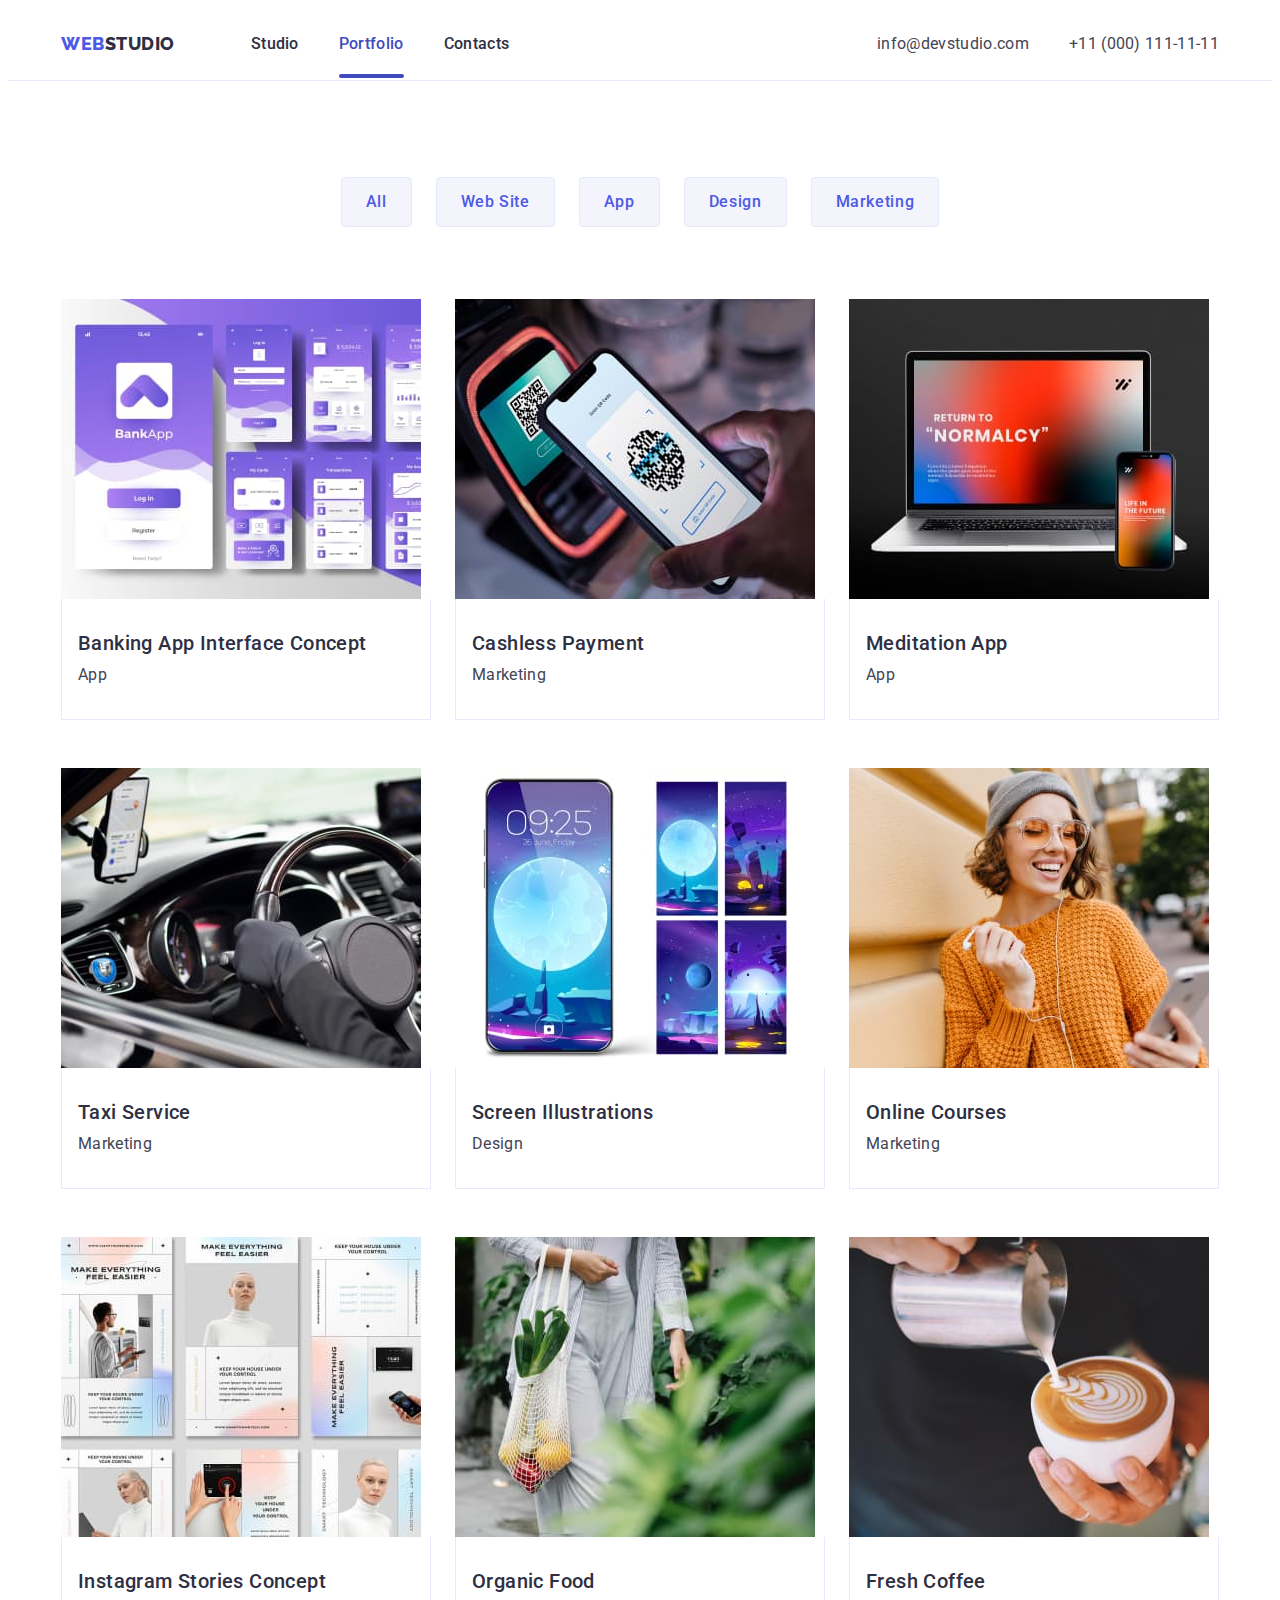
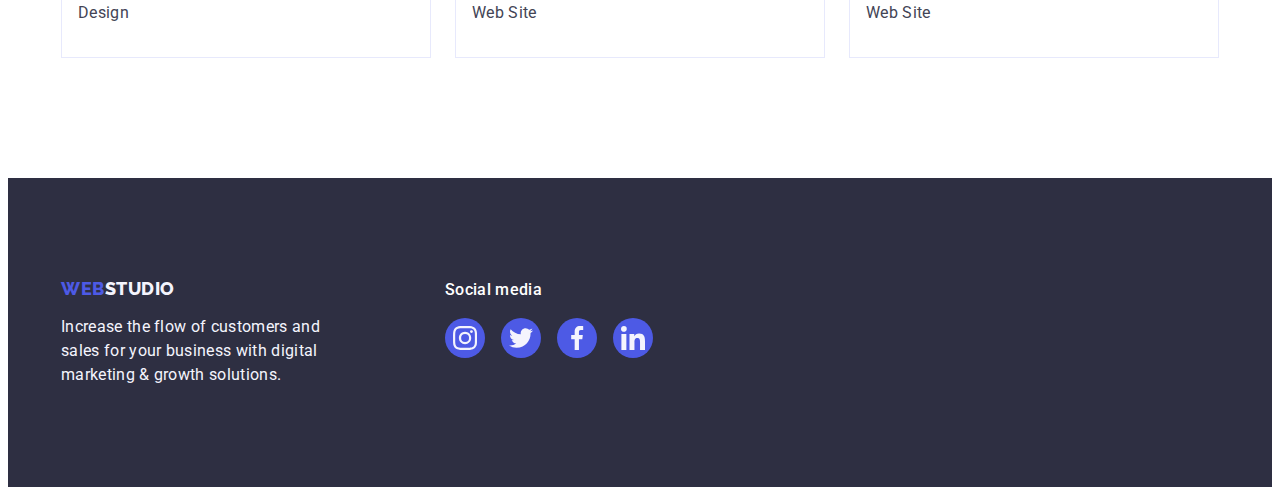
==== portfolio.html @ 99b44647 "nachalo" ====
<!DOCTYPE html>
<html lang="en">
  <head>
    <meta charset="UTF-8" />
    <meta http-equiv="X-UA-Compatible" content="IE=edge" />
    <meta name="viewport" content="width=device-width, initial-scale=1.0" />

    <link rel="preconnect" href="https://fonts.googleapis.com" />
    <link rel="preconnect" href="https://fonts.gstatic.com" crossorigin />
    <link
      href="https://fonts.googleapis.com/css2?family=Raleway:wght@800&family=Roboto:wght@400;500;700&display=swap"
      rel="stylesheet"
    />

    <title>Web Studio</title>
    <link
      rel="stylesheet"
      href="https://cdnjs.cloudflare.com/ajax/libs/modern-normalize/2.0.0/modern-normalize.min.css"
      integrity="sha512-4xo8blKMVCiXpTaLzQSLSw3KFOVPWhm/TRtuPVc4WG6kUgjH6J03IBuG7JZPkcWMxJ5huwaBpOpnwYElP/m6wg=="
      crossorigin="anonymous"
      referrerpolicy="no-referrer"
    />
    <link rel="stylesheet" href="./css/style.css" />
  </head>
  <body class="body">
    <header class="header-portfolio">
      <div class="container header-container">
        <nav class="header-navigation">
          <a class="header-name link" href="./index.html"
            >Web<span class="name-logo">Studio</span></a
          >
          <ul class="header-page list">
            <li><a class="header-menu link" href="./index.html">Studio</a></li>
            <li>
              <a class="header-menu link current" href="./portfolio.html"
                >Portfolio</a
              >
            </li>
            <li><a class="header-menu link" href="">Contacts</a></li>
          </ul>
        </nav>
        <address class="header-adress">
          <ul class="header-link list">
            <li>
              <a class="header-link-soc link" href="mailto:info@devstudio.com"
                >info@devstudio.com</a
              >
            </li>
            <li>
              <a class="header-link-soc link" href="tel:+110001111111"
                >+11 (000) 111-11-11</a
              >
            </li>
          </ul>
        </address>
      </div>
    </header>

    <main>
      <section class="section-portfolio">
        <div class="container">
          <h1 class="visually-hidden">buttons</h1>
          <ul class="list portfolio-button">
            <li class="list">
              <button type="button" class="button-soc">All</button>
            </li>
            <li class="list">
              <button type="button" class="button-soc">Web Site</button>
            </li>
            <li class="list">
              <button type="button" class="button-soc">App</button>
            </li>
            <li class="list">
              <button type="button" class="button-soc">Design</button>
            </li>
            <li class="list">
              <button type="button" class="button-soc">Marketing</button>
            </li>
          </ul>

          <ul class="examples-list list">
            <li class="examples-item">
              <a href="" class="examples-item-link link">
                <div class="examples-cover-div">
                  <img
                    class="examples-link"
                    src="./images/img1-1-portfolio.jpg"
                    alt="Banking App Interface Concept"
                    width="360"
                  />
                  <p class="products-cover-text">
                    14 Stylish and User-Friendly App Design Concepts · Task
                    Manager App · Calorie Tracker App · Exotic Fruit Ecommerce
                    App · Cloud Storage App
                  </p>
                </div>
                <div class="examples-container">
                  <h2 class="examples-subtitle">
                    Banking App Interface Concept
                  </h2>
                  <p class="examples-text">App</p>
                </div>
              </a>
            </li>
            <li class="examples-item">
              <a href="" class="examples-item-link link">
                <div class="examples-cover-div">
                  <img
                    class="examples-link"
                    src="./images/img2-1-portfolio.jpg"
                    alt="Cashless Payment"
                    width="360"
                  />
                  <p class="products-cover-text">
                    14 Stylish and User-Friendly App Design Concepts · Task
                    Manager App · Calorie Tracker App · Exotic Fruit Ecommerce
                    App · Cloud Storage App
                  </p>
                </div>
                <div class="examples-container">
                  <h2 class="examples-subtitle">Cashless Payment</h2>
                  <p class="examples-text">Marketing</p>
                </div>
              </a>
            </li>
            <li class="examples-item">
              <a href="" class="examples-item-link link">
                <div class="examples-cover-div">
                  <img
                    class="examples-link"
                    src="./images/img3-1-portfolio.jpg"
                    alt="Meditation App"
                    width="360"
                  />

                  <p class="products-cover-text">
                    14 Stylish and User-Friendly App Design Concepts · Task
                    Manager App · Calorie Tracker App · Exotic Fruit Ecommerce
                    App · Cloud Storage App
                  </p>
                </div>
                <div class="examples-container">
                  <h2 class="examples-subtitle">Meditation App</h2>
                  <p class="examples-text">App</p>
                </div>
              </a>
            </li>
            <li class="examples-item">
              <a href="" class="examples-item-link link">
                <div class="examples-cover-div">
                  <img
                    class="examples-link"
                    src="./images/img1-2-portfolio.jpg"
                    alt="Taxi service"
                    width="360"
                  />
                  <p class="products-cover-text">
                    14 Stylish and User-Friendly App Design Concepts · Task
                    Manager App · Calorie Tracker App · Exotic Fruit Ecommerce
                    App · Cloud Storage App
                  </p>
                </div>
                <div class="examples-container">
                  <h2 class="examples-subtitle">Taxi Service</h2>
                  <p class="examples-text">Marketing</p>
                </div>
              </a>
            </li>
            <li class="examples-item">
              <a href="" class="examples-item-link link">
                <div class="examples-cover-div">
                  <img
                    class="examples-link"
                    src="./images/img2-2-portfolio.jpg"
                    alt="Screen Illustrations"
                    width="360"
                  />
                  <p class="products-cover-text">
                    14 Stylish and User-Friendly App Design Concepts · Task
                    Manager App · Calorie Tracker App · Exotic Fruit Ecommerce
                    App · Cloud Storage App
                  </p>
                </div>
                <div class="examples-container">
                  <h2 class="examples-subtitle">Screen Illustrations</h2>
                  <p class="examples-text">Design</p>
                </div>
              </a>
            </li>
            <li class="examples-item">
              <a href="" class="examples-item-link link">
                <div class="examples-cover-div">
                  <img
                    class="examples-link"
                    src="./images/img3-2-portfolio.jpg"
                    alt="Online Courses"
                    width="360"
                  />
                  <p class="products-cover-text">
                    14 Stylish and User-Friendly App Design Concepts · Task
                    Manager App · Calorie Tracker App · Exotic Fruit Ecommerce
                    App · Cloud Storage App
                  </p>
                </div>
                <div class="examples-container">
                  <h2 class="examples-subtitle">Online Courses</h2>
                  <p class="examples-text">Marketing</p>
                </div>
              </a>
            </li>
            <li class="examples-item">
              <a href="" class="examples-item-link link">
                <div class="examples-cover-div">
                  <img
                    class="examples-link"
                    src="./images/img1-3-portfolio.jpg"
                    alt="Instagram Stories Concept"
                    width="360"
                  />
                  <p class="products-cover-text">
                    14 Stylish and User-Friendly App Design Concepts · Task
                    Manager App · Calorie Tracker App · Exotic Fruit Ecommerce
                    App · Cloud Storage App
                  </p>
                </div>
                <div class="examples-container">
                  <h2 class="examples-subtitle">Instagram Stories Concept</h2>
                  <p class="examples-text">Design</p>
                </div>
              </a>
            </li>
            <li class="examples-item">
              <a href="" class="examples-item-link link">
                <div class="examples-cover-div">
                  <img
                    class="examples-link"
                    src="./images/img2-3-portfolio.jpg"
                    alt="Organic Food"
                    width="360"
                  />
                  <p class="products-cover-text">
                    14 Stylish and User-Friendly App Design Concepts · Task
                    Manager App · Calorie Tracker App · Exotic Fruit Ecommerce
                    App · Cloud Storage App
                  </p>
                </div>
                <div class="examples-container">
                  <h2 class="examples-subtitle">Organic Food</h2>
                  <p class="examples-text">Web Site</p>
                </div>
              </a>
            </li>
            <li class="examples-item">
              <a href="" class="examples-item-link link">
                <div class="examples-cover-div">
                  <img
                    class="examples-link"
                    src="./images/img3-3-portfolio.jpg"
                    alt="Fresh Coffee"
                    width="360"
                  />
                  <p class="products-cover-text">
                    14 Stylish and User-Friendly App Design Concepts · Task
                    Manager App · Calorie Tracker App · Exotic Fruit Ecommerce
                    App · Cloud Storage App
                  </p>
                </div>
                <div class="examples-container">
                  <h2 class="examples-subtitle">Fresh Coffee</h2>
                  <p class="examples-text">Web Site</p>
                </div>
              </a>
            </li>
          </ul>
        </div>
      </section>
    </main>

    <footer class="footer">
      <div class="container container-footer">
        <div class="footer-logo-text">
          <a class="footer-name link" href="./index.html"
            >Web<span class="name">Studio</span></a
          >
          <p class="footer-text">
            Increase the flow of customers and sales for your business with
            digital marketing & growth solutions.
          </p>
        </div>
        <div class="footer-soc">
          <p class="foter-soc-text">Social media</p>
          <ul class="footer-soc-list">
            <li class="footer-soc-item">
              <a href="" class="footer-soc-link link" aria-label="instagram">
                <svg class="footer-soc-icon" width="24" height="24">
                  <use href="./images/icons.svg#icon-instagram"></use>
                </svg>
              </a>
            </li>
            <li class="footer-soc-item">
              <a href="" class="footer-soc-link link" aria-label="twitter">
                <svg class="footer-soc-icon" width="24" height="24">
                  <use href="./images/icons.svg#icon-twitter"></use>
                </svg>
              </a>
            </li>
            <li class="footer-soc-item">
              <a href="" class="footer-soc-link link" aria-label="facebook">
                <svg class="footer-soc-icon" width="24" height="24">
                  <use href="./images/icons.svg#icon-facebook"></use>
                </svg>
              </a>
            </li>
            <li class="footer-soc-item">
              <a href="" class="footer-soc-link link" aria-label="linkedin">
                <svg class="footer-soc-icon" width="24" height="24">
                  <use href="./images/icons.svg#icon-linkedin"></use>
                </svg>
              </a>
            </li>
          </ul>
        </div>
      </div>
    </footer>
  </body>
</html>
---- css/style.css ----
body {
    font-family: 'Roboto', sans-serif;
}

:root {
    --text-section-color: #434455;
    --button-color: #4D5AE5;
    --logo-color: #2E2F42;
    --safari-color: #F4F4FD;
    --transition: 250ms cubic-bezier(0.4, 0, 0.2, 1);
}

img {
    display: block;
}

p,
h1,
h2,
h3,
h4,
h5 {
    margin-top: 0;
    margin-bottom: 0;
}

.link {
    text-decoration: none;
}

.list {
    list-style: none;
}


ul {
    list-style-type: none;
    padding-left: 0;
    margin-top: 0;
    margin-bottom: 0;
}

/*----------BODY----------*/

.body {
    color: #434455;
    background-color: #FFFFFF;
}

/*----------HEADER-----------*/

.container {
    width: 100%;
    max-width: 1158px;
    margin: 0 auto;
    padding: 0 15px;
}

.header-container {
    display: flex;
    align-items: center;
    /*justify-content: space-between;*/
    /*padding-left: 15px;
    padding-right: 15px;*/
}

.header-navigation {
    display: flex;
    align-items: center;
    height: 72px;
}

.header {
    /*background: #FFFFFF;*/
    border-bottom: 1px solid #e7e9fc;
    /*width: 1158px;
    margin: auto;*/
    box-shadow: 0px 2px 1px rgba(46, 47, 66, 0.08), 0px 1px 1px rgba(46, 47, 66, 0.16), 0px 1px 6px rgba(46, 47, 66, 0.08);
}

.header-name {
    font-family: 'Raleway', sans-serif;
    font-style: normal;
    font-weight: 800;
    font-size: 18px;
    line-height: 1.17;
    letter-spacing: 0.03em;
    text-transform: uppercase;
    color: var(--button-color);
    margin-right: 76px;

}

.header-name span {
    font-family: 'Raleway', sans-serif;
    color: var(--logo-color);
}

.header-page {
    display: flex;
    gap: 40px;
}

.header-menu {
    font-weight: 500;
    font-size: 16px;
    line-height: 1.5;
    letter-spacing: 0.02em;
    color: var(--logo-color);
    padding-top: 24px;
    padding-bottom: 24px;
    /*transition: color 250ms linear;*/
    transition: color 250ms cubic-bezier(0.4, 0, 0.2, 1);
}

.header-menu:hover,
.header-menu:focus {
    color: #404BBF;
}

.current {
    position: relative;
    color: #404bbf;
}

.current::after {
    content: '';
    position: absolute;
    left: 0;
    /*bottom: 0;*/
    width: 100%;
    height: 4px;
    border-radius: 2px;
    background-color: #404BBF;
    bottom: -1px
}

.header-adress {
    font-style: normal;
    margin-left: auto;
}

.header-link {
    display: flex;
    gap: 40px;
}

.header-link-soc {
    font-weight: 400;
    font-size: 16px;
    line-height: 1.50;
    letter-spacing: 0.02em;
    color: #434455;
    /*transition: color 250ms linear;*/
    transition: color 250ms cubic-bezier(0.4, 0, 0.2, 1);

}

.header-link-soc:hover,
.header-link-soc:focus {
    color: #404BBF;
}

/*----------HERO-----------*/

.hero {
    width: 100%;
    max-width: 1440px;
    padding-top: 188px;
    padding-bottom: 188px;
    /*height: 600px;*/
    background: var(--logo-color);
    background-color: url(../images/office.jpg);
    background-image: linear-gradient(rgba(46, 47, 66, 0.7),
            rgba(46, 47, 66, 0.7)), url(../images/office.jpg);
    background-position: center;
    background-repeat: no-repeat;
    background-size: cover;
    margin: auto;
}

/*.hero-container {  
}*/

.hero-name {
    font-family: 'Roboto';
    font-style: normal;
    text-align: center;
    font-weight: 700;
    font-size: 56px;
    line-height: 1.07;
    letter-spacing: 0.02em;
    color: #FFFFFF;
    max-width: 496px;
    margin-bottom: 48px;
    margin: auto;

}

.hero-button {
    font-family: "Roboto", sans-serif;
    font-style: normal;
    font-weight: 500;
    font-size: 16px;
    line-height: 1.50;
    letter-spacing: 0.04em;
    color: #FFFFFF;
    background-color: var(--button-color);
    cursor: pointer;
    /*transition: color 250ms linear;*/
    transition: background-color 250ms cubic-bezier(0.4, 0, 0.2, 1);
}

.hero-button {
    margin: 0 auto;
    padding: 16px 32px;
    min-width: 169px;
    height: 56px;
    display: block;
    border: none;
    border-radius: 4px;
    margin-top: 48px;

}

.hero-button:hover,
.hero-button:focus {
    background-color: #404BBF;
}

/*----------SECTION1-----------*/

.scroll {
    padding-top: 120px;
    padding-bottom: 120px;
}


.visually-hidden {
    position: absolute;
    width: 1px;
    height: 1px;
    margin: -1px;
    border: 0;
    padding: 0;
    white-space: nowrap;
    clip-path: inset(100%);
    clip: rect(0 0 0 0);
    overflow: hidden;
}

.scroll-list {
    display: flex;

    gap: 24px;
}

.scroll-item {
    width: calc((100%-72)/4);

}

.scroll-img {
    width: 264px;
    height: 112px;
    background-color: #F4F4FD;
    border-radius: 4px;
    margin-bottom: 8px;
    display: flex;
    align-items: center;
    justify-content: center;
}

.scroll-name {
    font-weight: 500;
    font-size: 20px;
    line-height: 1.20;
    letter-spacing: 0.02em;
    color: var(--logo-color);
    margin-bottom: 8px;
}

.scroll-text {
    font-weight: 400;
    font-size: 16px;
    line-height: 1.50;
    letter-spacing: 0.02em;
    color: #434455;
}

/*----------WORK-----------*/

.work-are {
    padding-bottom: 120px;
}

.work-name {
    font-weight: 700;
    font-size: 36px;
    line-height: 1.11;
    letter-spacing: 0.02em;
    text-align: center;
    text-transform: capitalize;
    color: var(--logo-color);
    margin-bottom: 72px;

}

.work-list {
    display: flex;
    gap: 24px;

}

.work-item {
    width: calc((100%-48px)/3);
}

/*----------MADE-----------*/

.made {
    background: var(--safari-color);
    padding-top: 120px;
    padding-bottom: 120px;
}


.made-team {
    font-weight: 700;
    font-size: 36px;
    line-height: 1.11;
    letter-spacing: 0.02em;
    text-align: center;
    text-transform: capitalize;
    color: var(--logo-color);
    margin-bottom: 72px;

}



.made-item {
    background-color: #FFFFFF;
    width: 264px;
    box-shadow: 0px 2px 1px 0px rgba(46, 47, 66, 0.08),
        0px 1px 1px 0px rgba(46, 47, 66, 0.16),
        0px 1px 6px 0px rgba(46, 47, 66, 0.08);
    border-radius: 0px 0px 4px 4px;
    width: calc((100% - 72px) / 4);
}

.made-container-name {
    /*padding: 32px 16px;*/
    padding-top: 32px;
    padding-bottom: 32px;
}

.made-name {
    font-weight: 500;
    font-size: 20px;
    line-height: 1.20;
    letter-spacing: 0.02em;
    color: var(--logo-color);
    /*margin-top: 32px;*/
    margin-bottom: 8px;
    text-align: center;
}

.made-activity {
    font-weight: 400;
    font-size: 16px;
    line-height: 1.50;
    letter-spacing: 0.02em;
    color: #434455;
    /*margin-bottom: 32px;*/
    text-align: center;
}

.made-list {
    display: flex;
    gap: 24px;
}

.made-img {
    display: flex;
    gap: 24px;
    flex-direction: row;
    padding: 0%;
    width: 232px;
    height: 40px;
    justify-content: center;
}

.made-soc {
    display: flex;
    height: 40px;
    width: 40px;
    border-radius: 50%;
    background: var(--button-color);
    margin-top: 8px;
    align-items: center;
    justify-content: center;
}


.made-img-soc {
    width: 100%;
    height: 100%;
    display: flex;
    background-color: #4d5ae5;
    border-radius: 50%;
    align-items: center;
    justify-content: center;
    /*transition: color 250ms linear;*/
    transition: background-color 250ms cubic-bezier(0.4, 0, 0.2, 1);
}

.made-img-soc:hover,
.made-img-soc:focus {
    background-color: #404bbf;
}

.team-soc-icon {
    fill: var(--safari-color);
}

/*----------CUSTOMERS--------*/

.customers {
    padding-top: 120px;
    padding-bottom: 120px;
}

.customers-name {
    margin-bottom: 72px;
    font-weight: 700px;
    font-size: 36px;
    line-height: 1.11;
    text-align: center;
    letter-spacing: 0.02em;
    text-transform: capitalize;
    color: var(--logo-color);
}

/*.container {
}*/

.customers-img {
    display: flex;
    gap: 24px;
    align-items: center;
    justify-content: center;
}

.customers-company {
    width: calc((100% - 120px)/6);
    height: 88px;
}

.customers-link {
    width: 100%;
    height: 100%;
    padding: 16px 32px;
    border: 1px solid #8E8F99;
    border-radius: 4px;
    display: flex;
    align-items: center;
    justify-content: center;
    color: #8E8F99;
    transition: border-color var(--transition), color var(--transition);
}

.customers-item {
    fill: currentColor;
}

.customers-link:hover,
.customers-link:focus {
    color: #404BBF;
    border-color: #404BBF;
}



/*----------FOOTER-----------*/

.footer {
    background: var(--logo-color);
    padding-top: 100px;
    padding-bottom: 100px;

}

.container-footer {
    align-items: baseline;
    display: flex;
}

.footer-logo-text {
    margin-right: 120px;
}

.footer-name {
    font-family: 'Raleway', sans-serif;
    font-style: normal;
    font-weight: 800;
    font-size: 18px;
    line-height: 1.17;
    letter-spacing: 0.03em;
    text-transform: uppercase;
    color: var(--button-color);
    display: inline-block;
    margin-bottom: 16px;
}

.name {
    font-family: 'Raleway', sans-serif;
    color: var(--safari-color);
}



.footer-text {
    font-weight: 400;
    font-size: 16px;
    line-height: 1.50;
    letter-spacing: 0.02em;
    color: var(--safari-color);
    max-width: 264px;
}

.footer-soc {
    margin-right: 120px;
}

.foter-soc-text {
    color: #FFFFFF;
    font-weight: 500;
    font-size: 16px;
    line-height: 1.50;
    letter-spacing: 0.02em;
    margin-bottom: 16px;
    /*margin-left: 120px;*/

}

.footer-soc-list {
    display: flex;
    gap: 16px;
}

.footer-soc-item {
    width: 40px;
    height: 40px;
}

.footer-soc-link {
    width: 100%;
    height: 100%;
    background-color: #4d5ae5;
    border-radius: 50%;
    display: flex;
    align-items: center;
    justify-content: center;
    transition: background-color var(--transition);
}

.footer-soc-icon {
    fill: #f4f4fd;
}

.footer-soc-link:hover,
.footer-soc-link:focus {
    background-color: #31D0AA;
}

/*===============PORTFOLIO===============*/
/*---------------HEADER---------------*/

.header-portfolio {
    background: #FFFFFF;
    border-bottom: 1px solid #e7e9fc
}

/*-----------------MAIN-----------------*/

.name-logo {
    color: #2E2F42;
}

.portfolio-button {
    display: flex;
    gap: 24px;
    justify-content: center;
    margin-bottom: 72px;


}

.button-soc {
    font-family: "Roboto", sans-serif;
    font-style: normal;
    font-weight: 500;
    font-size: 16px;
    line-height: 1.5;
    letter-spacing: 0.04em;
    color: var(--button-color);
    background-color: var(--safari-color);
    cursor: pointer;
    padding-top: 12px;
    padding-bottom: 12px;
    padding-left: 24px;
    padding-right: 24px;
    border: 1px solid #e7e9fc;
    border-radius: 4px;
    /*transition: color 250ms linear;*/
    transition: color 250ms cubic-bezier(0.4, 0, 0.2, 1),
        background-color 250ms cubic-bezier(0.4, 0, 0.2, 1),
        border-color 250ms cubic-bezier(0.4, 0, 0.2, 1),
        box-shadow 250ms cubic-bezier(0.4, 0, 0.2, 1);

}

.button-soc:hover,
.button-soc:focus {
    color: #FFFFFF;
    background-color: #404BBF;
    border: 1px solid transparent;
    box-shadow: 0px 3px 1px rgba(0, 0, 0, 0.1), 0px 2px 1px rgba(0, 0, 0, 0.08), 0px 2px 2px rgba(0, 0, 0, 0.12);
}

/*-----------------SECTION-----------------*/

.section-portfolio {
    padding: 96px 0 120px;
}

.examples-list {
    display: flex;
    flex-wrap: wrap;
    column-gap: 24px;
    row-gap: 48px;
}

.examples-item {
    width: calc((100% - 48px) / 3);
}

.examples-item-link {
    display: block;
    transition: box-shadow var(--transition);
}

.examples-item-link:hover,
.examples-item-link:focus {
    box-shadow: 0px 1px 6px rgba(46, 47, 66, 0.08), 0px 1px 1px rgba(46, 47, 66, 0.16), 0px 2px 1px rgba(46, 47, 66, 0.08);
}

.examples-cover-div {
    position: relative;
    overflow: hidden;
}

.products-cover-text {
    position: absolute;
    top: 0;
    font-size: 16px;
    line-height: 1.5;
    letter-spacing: 0.02em;
    color: #F4F4FD;
    padding: 40px 32px;
    background-color: #4d5ae5;
    height: 100%;
    width: 100%;
    transform: translateY(100%);
    transition: transform var(--transition);
}

.examples-item-link:hover .products-cover-text,
.examples-item-link:focus .products-cover-text {
    transform: translateY(0%);
}

.examples-container {
    padding: 32px 16px;
    border: 1px solid #e7e9fc;
    border-top: none;
}

.examples-subtitle {
    font-weight: 500;
    font-size: 20px;
    line-height: 1.2;
    letter-spacing: 0.02em;
    color: #2E2F42;
    margin-bottom: 8px;
}

.examples-text {
    font-size: 16px;
    line-height: 1.5;
    letter-spacing: 0.02em;
    color: #434455;
}




/*--------ooooooooo-------*/
/*--------ooooooooo-------*/
/*--------ooooooooo-------*/
/*--------ooooooooo-------*/
.backdrop {
    position: fixed;
    top: 0;
    z-index: 2;
    height: 100%;
    width: 100%;
    background-color: rgba(46, 47, 66, 0.4);
    /* transition: opasity var(--transition), visibility var(--transition);*/
    transition: opacity 250ms cubic-bezier(0.4, 0, 0.2, 1), visibility 250ms cubic-bezier(0.4, 0, 0.2, 1);
}

.modal {
    position: absolute;
    top: 50%;
    left: 50%;
    transform: translate(-50%, -50%) scale(1);
    transition: transform var(--transition);
    width: 408px;
    min-height: 584px;
    background-color: #FCFCFC;
    background-repeat: 4px;
    box-shadow: 0px 1px 1px rgba(0, 0, 0, 0.14), 0px 1px 3px rgba(0, 0, 0, 0.12), 0px 2px 1px rgba(0, 0, 0, 0.2);
    border-radius: 4px;
}

.icon-close-black {
    fill: currentColor;
    transition: fill var(--transition);
    /* fill: rgb(0, 0, 0);*/

}

.icon-close-black:hover,
.icon-close-black:focus {
    fill: #ffffff;
}

.modal-btn {
    position: absolute;
    right: 24px;
    top: 24px;
    width: 24px;
    height: 24px;
    border: 1px solid rgba(0, 0, 0, 0.1);
    padding: 0;
    background-color: #E7E9FC;
    border-radius: 50%;
    cursor: pointer;
    display: flex;
    align-items: center;
    justify-content: center;
    transition: background-color var(--transition), border var(--transition);
}

.modal-btn:hover,
.modal-btn:focus {
    background-color: #404bbf;
    border: none;
    color: #ffffff;
    /* ;
    fill #ffffff;*/
}

.is-hidden {
    visibility: hidden;
    opacity: 0;
    pointer-events: none;
}

.backdrop.is-hidden .modal {
    transform: translate(-50%, -50%) scale(0);
}
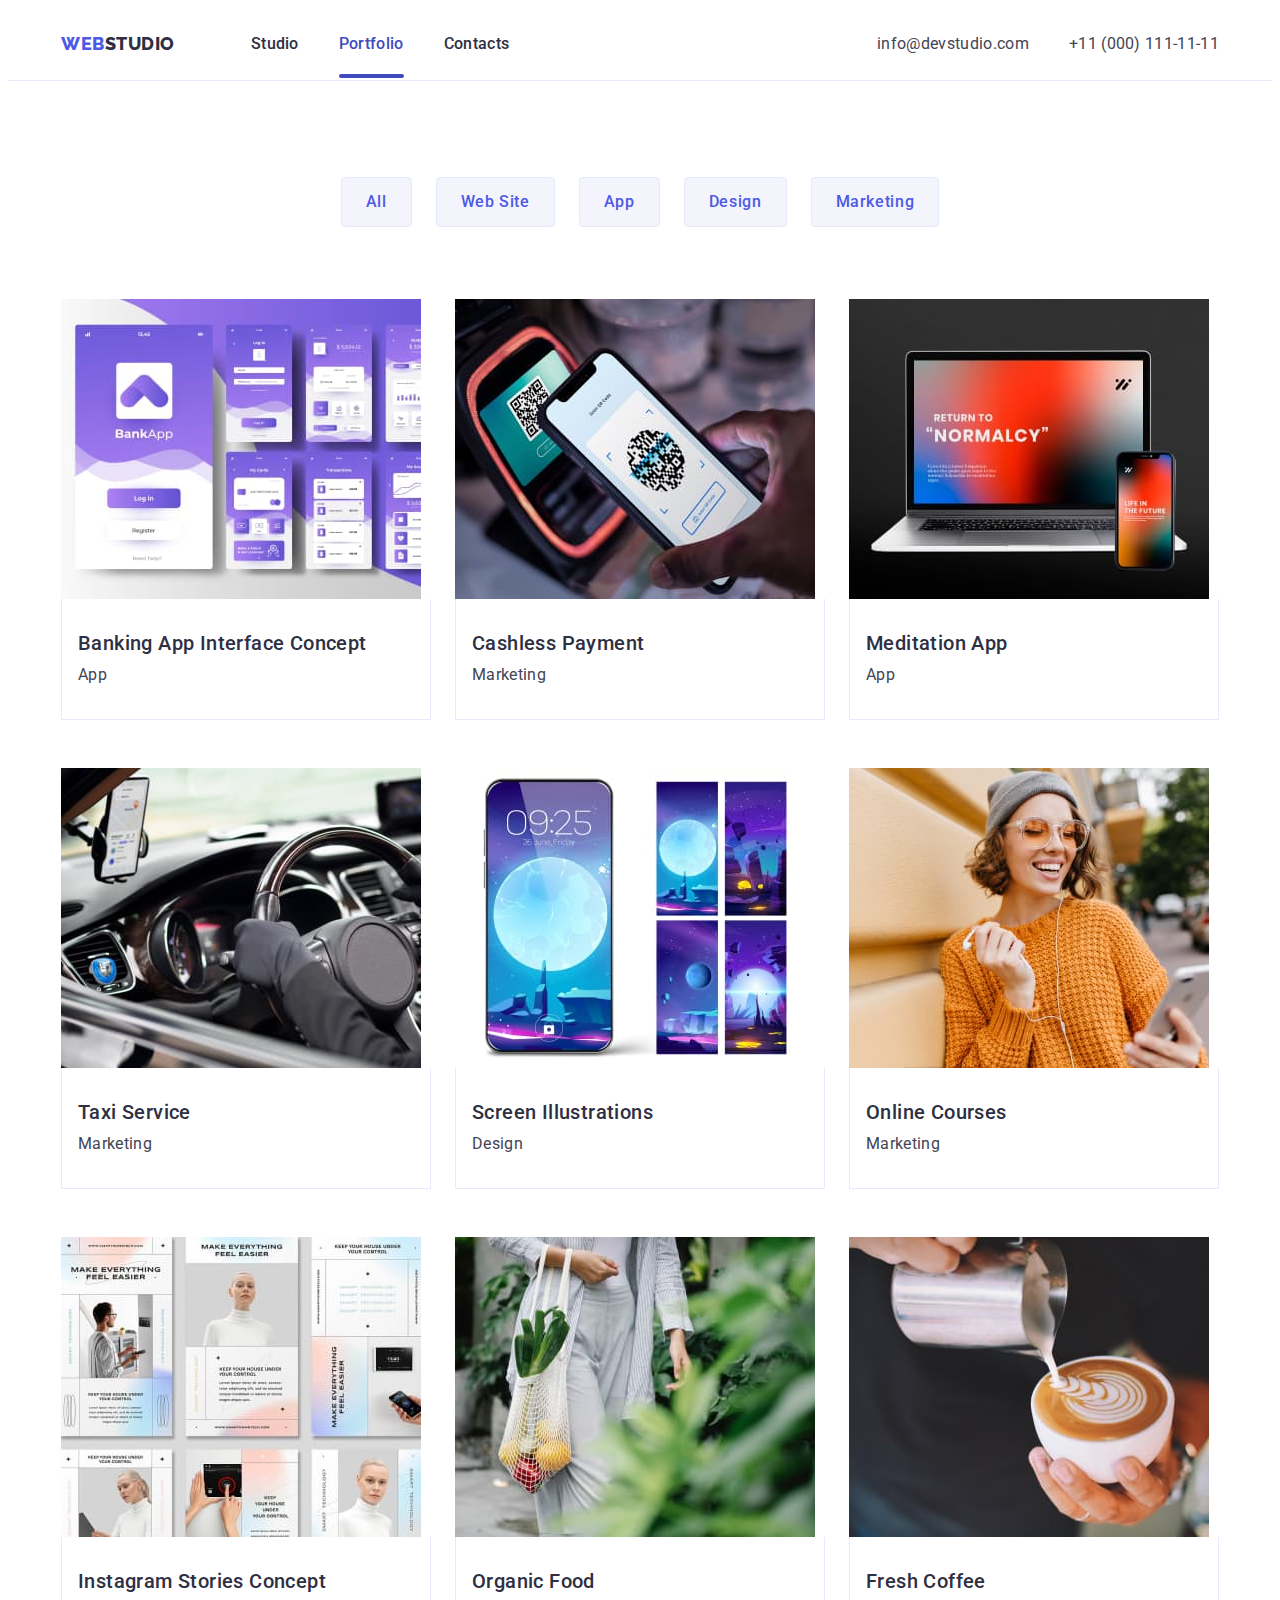
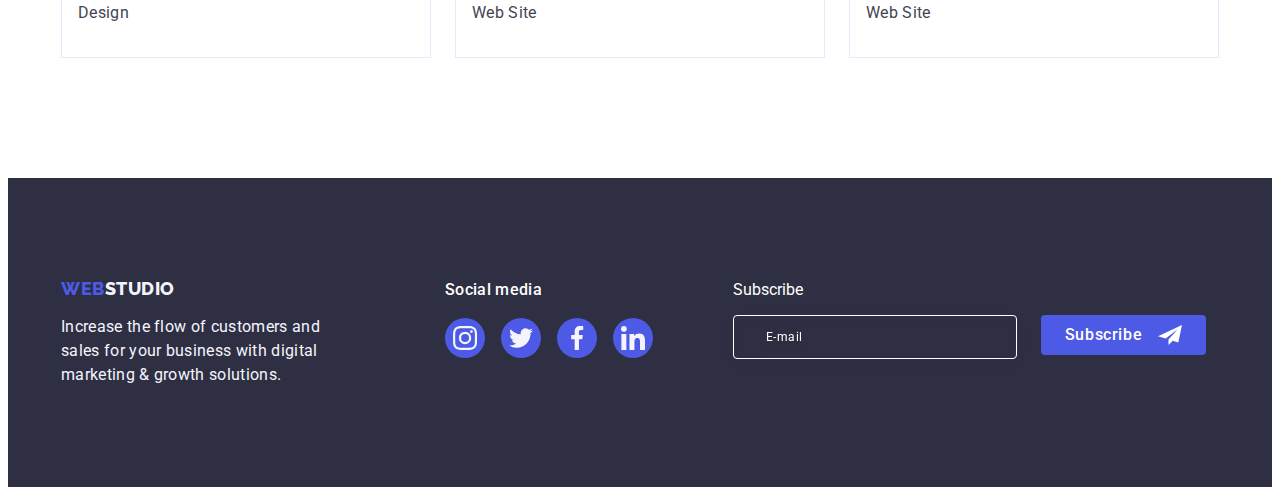
==== commit f1603f43: "rabota5" ====
--- a/portfolio.html
+++ b/portfolio.html
@@ -320,6 +320,25 @@
             </li>
           </ul>
         </div>
+        <div class="footer-subscribe-form">
+          <p class="footer-subscribe footer-soc-text">Subscribe</p>
+          <form class="footer-form">
+            <label for="footer-email" aria-label="footer-email"></label>
+            <input
+              type="email"
+              name="footer-email"
+              id="footer-email"
+              placeholder="E-mail"
+              class="footer-input"
+            />
+            <button type="submit" class="footer-btn">
+              Subscribe
+              <svg class="footer-form-icon" width="24" height="24">
+                <use href="./images/icons.svg#icon-subscribe"></use>
+              </svg>
+            </button>
+          </form>
+        </div>
       </div>
     </footer>
   </body>
--- a/css/style.css
+++ b/css/style.css
@@ -389,6 +389,7 @@
     width: 232px;
     height: 40px;
     justify-content: center;
+    margin-left: 16px;
 }
 
 .made-soc {
@@ -400,6 +401,7 @@
     margin-top: 8px;
     align-items: center;
     justify-content: center;
+
 }
 
 
@@ -529,9 +531,10 @@
     max-width: 264px;
 }
 
-.footer-soc {
+
+/*.footer-soc {
     margin-right: 120px;
-}
+}*/
 
 .foter-soc-text {
     color: #FFFFFF;
@@ -573,6 +576,71 @@
 .footer-soc-link:focus {
     background-color: #31D0AA;
 }
+
+.footer-subscribe-form {
+    color: #FFFFFF;
+    margin-left: 80px;
+
+}
+
+.footer-form {
+    display: flex;
+    /* gap: 24px;*/
+    margin-top: 16px;
+}
+
+
+.footer-input {
+    width: 264px;
+    height: 40px;
+    border: 1px solid #FFFFFF;
+    background-color: transparent;
+    font-size: 12px;
+    line-height: 1.5;
+    letter-spacing: 0.04em;
+    padding-left: 16px;
+    filter: drop-shadow(0px 4px 4px rgba(0, 0, 0, 0.15));
+    border-radius: 4px;
+    color: #FFFFFF;
+}
+
+.footer-input::placeholder {
+    color: #FFFFFF;
+    font-size: 12px;
+    font-family: Roboto;
+    line-height: 2;
+    letter-spacing: 0.48px;
+    padding-left: 16px;
+    display: flex;
+
+}
+
+
+.footer-btn {
+    min-width: 165px;
+    height: 40px;
+    display: flex;
+    justify-content: center;
+    align-items: center;
+    font-family: "Roboto", sans-serif;
+    font-weight: 500;
+    font-size: 16px;
+    line-height: 1.5;
+    letter-spacing: 0.04em;
+    color: #FFFFFF;
+    background-color: #4D5AE5;
+    border: none;
+    border-radius: 4px;
+    cursor: pointer;
+    margin-left: 24px;
+}
+
+.footer-form-icon {
+    margin-left: 16px;
+    fill: #ffffff;
+}
+
+
 
 /*===============PORTFOLIO===============*/
 /*---------------HEADER---------------*/
@@ -717,7 +785,6 @@
     height: 100%;
     width: 100%;
     background-color: rgba(46, 47, 66, 0.4);
-    /* transition: opasity var(--transition), visibility var(--transition);*/
     transition: opacity 250ms cubic-bezier(0.4, 0, 0.2, 1), visibility 250ms cubic-bezier(0.4, 0, 0.2, 1);
 }
 
@@ -733,6 +800,7 @@
     background-repeat: 4px;
     box-shadow: 0px 1px 1px rgba(0, 0, 0, 0.14), 0px 1px 3px rgba(0, 0, 0, 0.12), 0px 2px 1px rgba(0, 0, 0, 0.2);
     border-radius: 4px;
+    padding: 72px 24px 24px 24px;
 }
 
 .icon-close-black {
@@ -781,4 +849,166 @@
 
 .backdrop.is-hidden .modal {
     transform: translate(-50%, -50%) scale(0);
+}
+
+.modal-title {
+    color: #2E2F42;
+    font-size: 16px;
+    text-align: center;
+    font-weight: 500;
+    line-height: 1.5;
+    letter-spacing: 0.32px;
+    margin-bottom: 16px;
+}
+
+.modal-input {
+    width: 100%;
+    height: 40px;
+    border-radius: 4px;
+    background-color: transparent;
+    border: 1px solid rgba(46, 47, 66, 0.40);
+    padding-left: 32px;
+    padding-right: 16px;
+    outline: transparent;
+
+
+}
+
+.modal-input:focus {
+    border-color: #4d5ae5;
+}
+
+.modal-input:focus+.input-icon-modal {
+    fill: #4D5AE5;
+}
+
+
+.modal-name {
+    margin-bottom: 8px;
+}
+
+.modal-label {
+    font-size: 12px;
+    color: #8E8F99;
+    line-height: 1.16;
+    letter-spacing: 0.48px;
+    display: block;
+    margin-bottom: 4px;
+
+}
+
+.input-wrap {
+    position: relative;
+}
+
+
+
+.input-border {
+    position: relative;
+}
+
+.input-icon-modal {
+    /* fill: transparent;*/
+    /*stroke: #2E2F42;*/
+    position: absolute;
+    left: 16px;
+    top: 50%;
+    transform: translateY(-50%);
+    transition: fill var(--transition);
+}
+
+.modal-text-name {
+    margin-bottom: 16px;
+}
+
+.modal-textarea {
+    color: #2E2F42;
+    height: 120px;
+    width: 100%;
+    font-size: 12px;
+    font-family: Roboto;
+    line-height: 1.17;
+    letter-spacing: 0.04em;
+    color: rgba(46, 47, 66, 0.4);
+    border: 1px solid rgba(46, 47, 66, 0.4);
+    border-radius: 4px;
+    background-color: transparent;
+    padding: 8px 16px;
+    outline: transparent;
+    resize: none;
+    transition: border-color var(--transition);
+}
+
+.modal-textarea:focus {
+    border-color: #4D5AE5;
+}
+
+.modal-field-check {
+    margin-bottom: 24px;
+}
+
+.check-text {
+    font-size: 12px;
+    line-height: 1.17;
+    letter-spacing: 0.04em;
+    color: #8E8F99;
+}
+
+.check-text-span {
+    width: 16px;
+    height: 16px;
+    border: 1px solid rgba(46, 47, 66, 0.4);
+    border-radius: 2px;
+    transition: background-color var(--transition), border var(--transition), fill var(--transition);
+    display: inline-flex;
+    align-items: center;
+    justify-content: center;
+    fill: transparent;
+}
+
+.check-link {
+    color: #4D5AE5;
+    text-decoration: underline;
+}
+
+.input-check:checked+.check-text span {
+    background-color: #404BBF;
+    border: none;
+    fill: #F4F4FD;
+}
+
+.modal-form-btn {
+    display: block;
+    min-width: 169px;
+    height: 56px;
+    font-weight: 500;
+    font-size: 16px;
+    line-height: 1.5;
+    letter-spacing: 0.04em;
+    color: #FFFFFF;
+    padding: 16px 32px;
+    background-color: #4D5AE5;
+    border-radius: 4px;
+    cursor: pointer;
+    border: none;
+    margin: 0 auto;
+    transition: background-color var(--transition);
+}
+
+.modal-form-btn:is(hover, :focus) {
+    background-color: #404BBF;
+    box-shadow: 0px 4px 4px 0px rgba(0, 0, 0, 0.15);
+}
+
+.visually-hidden {
+    position: absolute;
+    width: 1px;
+    height: 1px;
+    margin: -1px;
+    border: 0;
+    padding: 0;
+    white-space: nowrap;
+    clip-path: inset(100%);
+    clip: rect(0 0 0 0);
+    overflow: hidden;
 }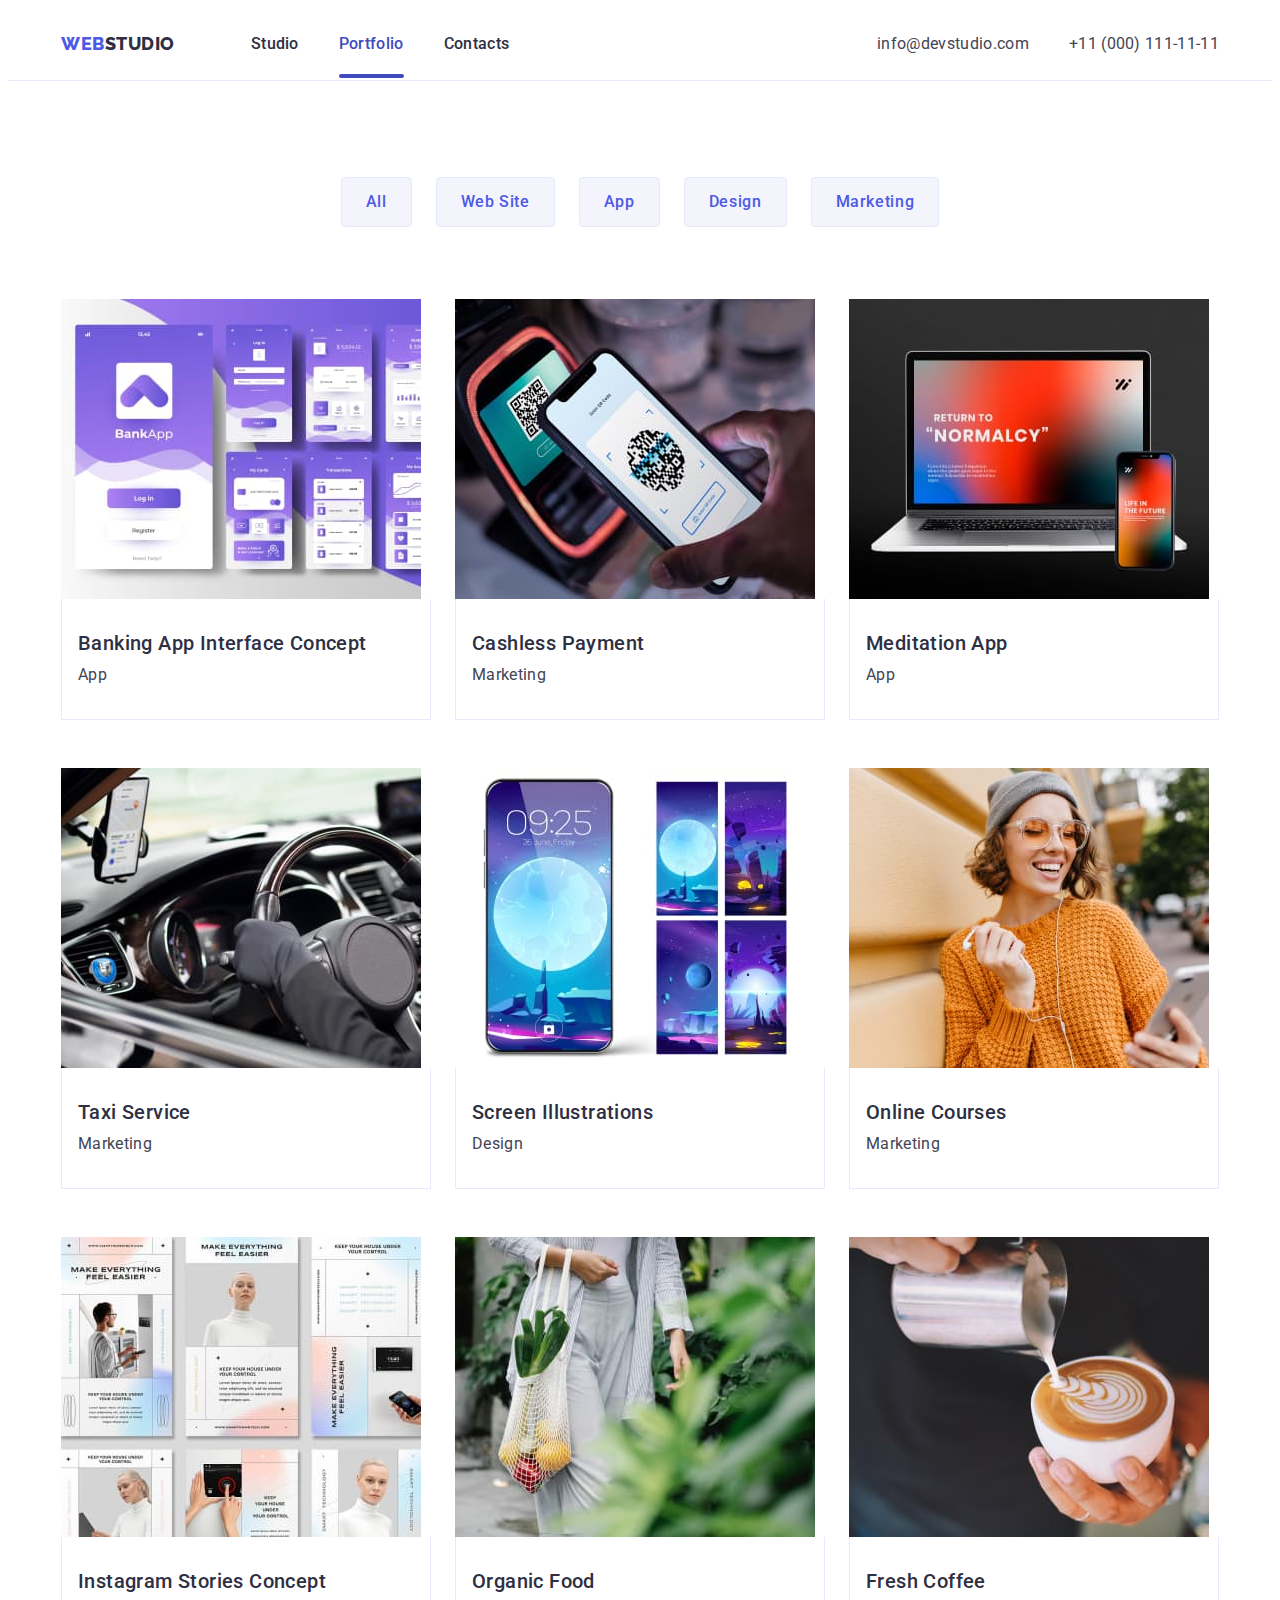
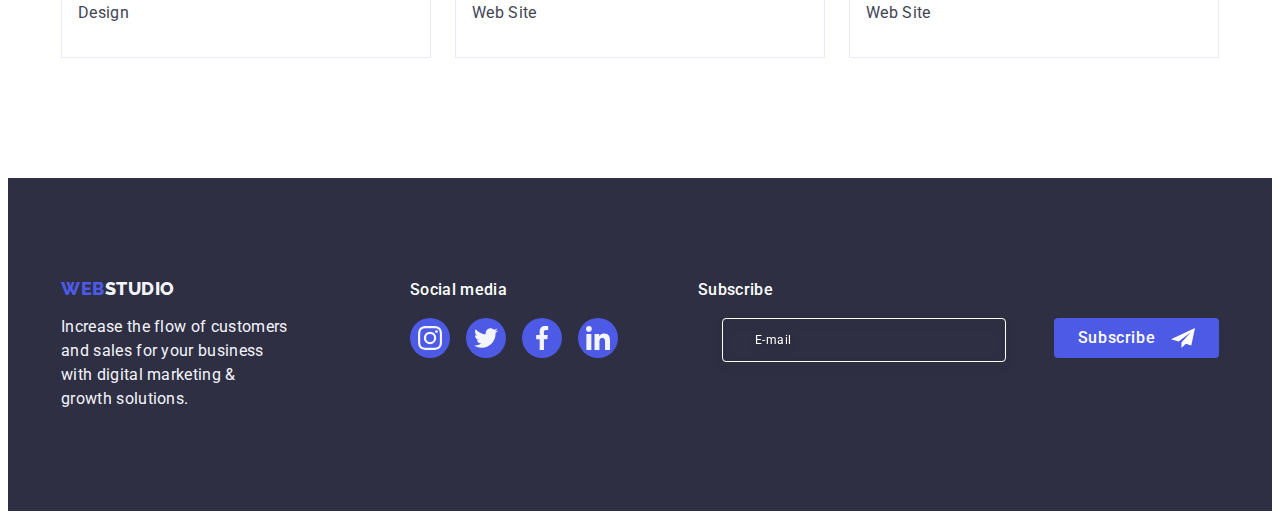
==== commit c3c7df32: "rty" ====
--- a/portfolio.html
+++ b/portfolio.html
@@ -321,7 +321,7 @@
           </ul>
         </div>
         <div class="footer-subscribe-form">
-          <p class="footer-subscribe footer-soc-text">Subscribe</p>
+          <p class="footer-subscribe">Subscribe</p>
           <form class="footer-form">
             <label for="footer-email" aria-label="footer-email"></label>
             <input
--- a/css/style.css
+++ b/css/style.css
@@ -580,12 +580,17 @@
 .footer-subscribe-form {
     color: #FFFFFF;
     margin-left: 80px;
+    margin-bottom: 16px;
+    font-weight: 500;
+    font-size: 16px;
+    line-height: 1.5;
+    letter-spacing: 0.02em;
 
 }
 
 .footer-form {
     display: flex;
-    /* gap: 24px;*/
+    gap: 24px;
     margin-top: 16px;
 }
 
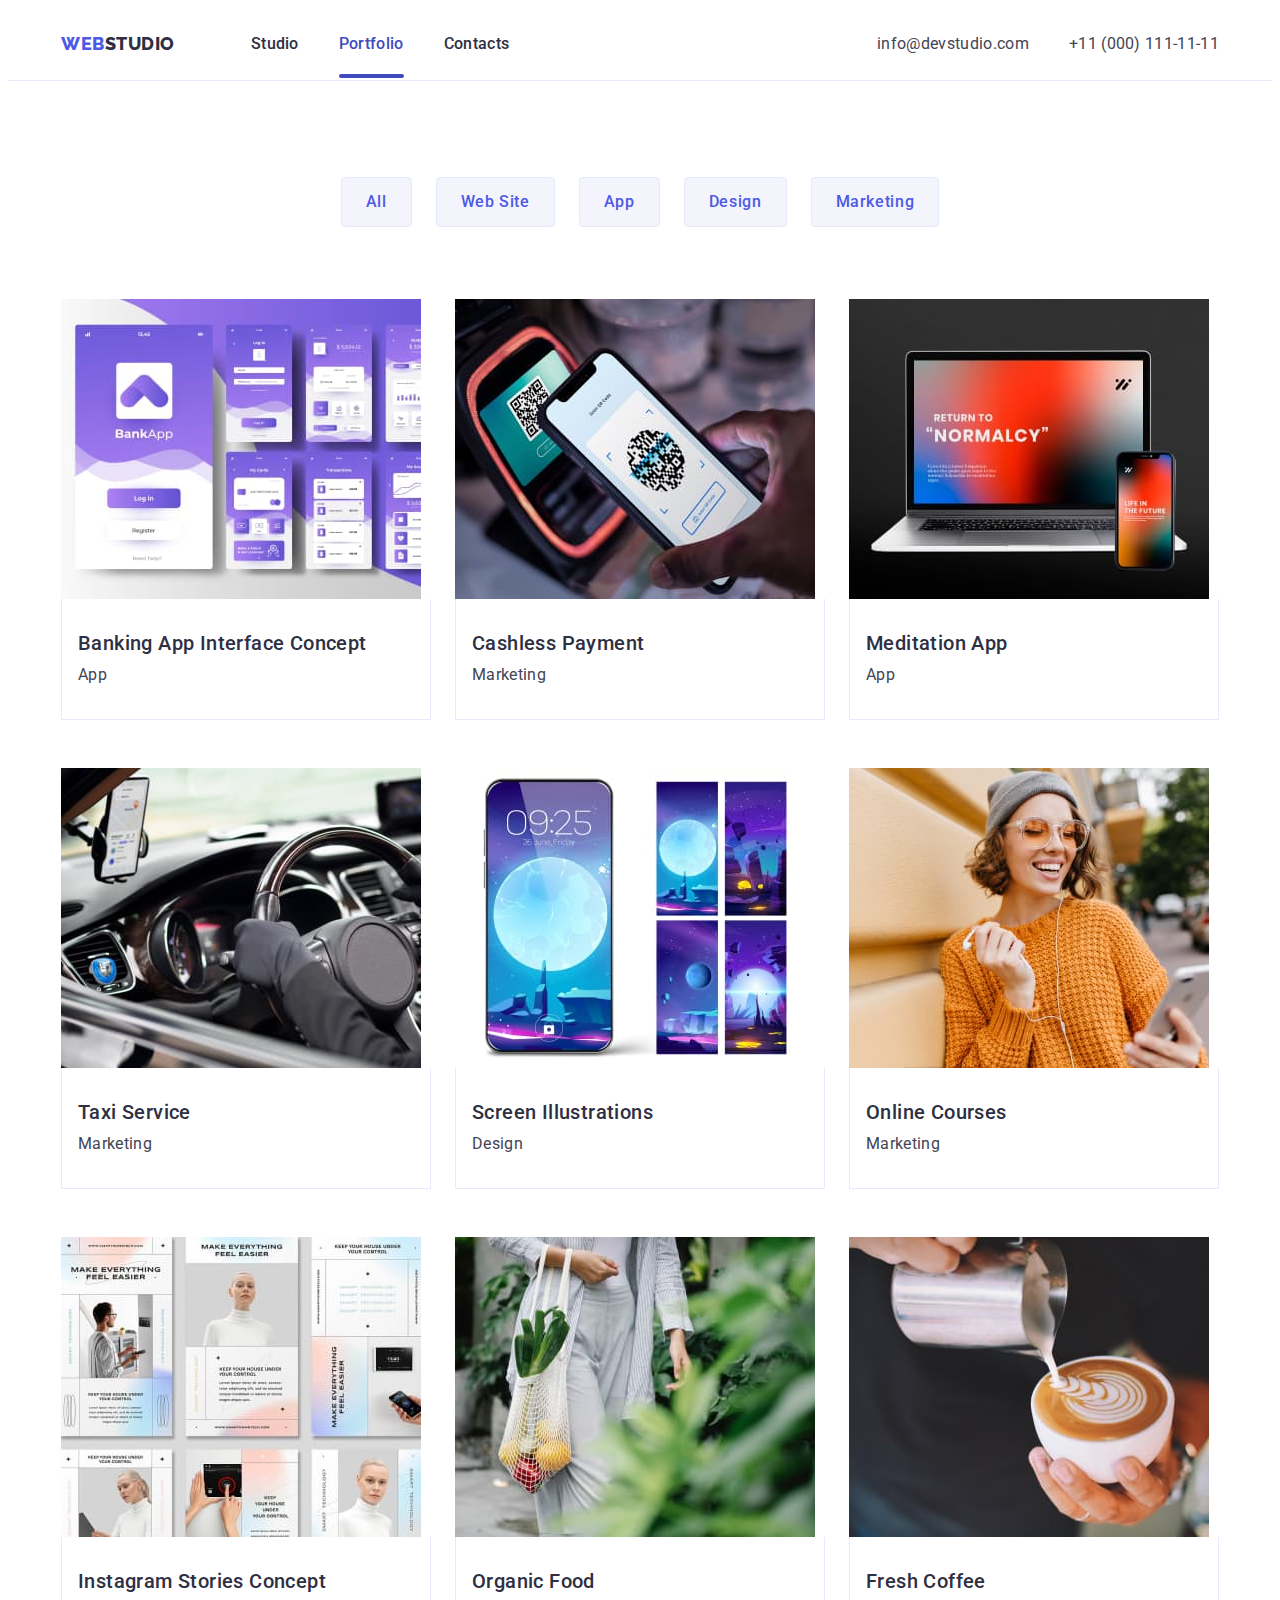
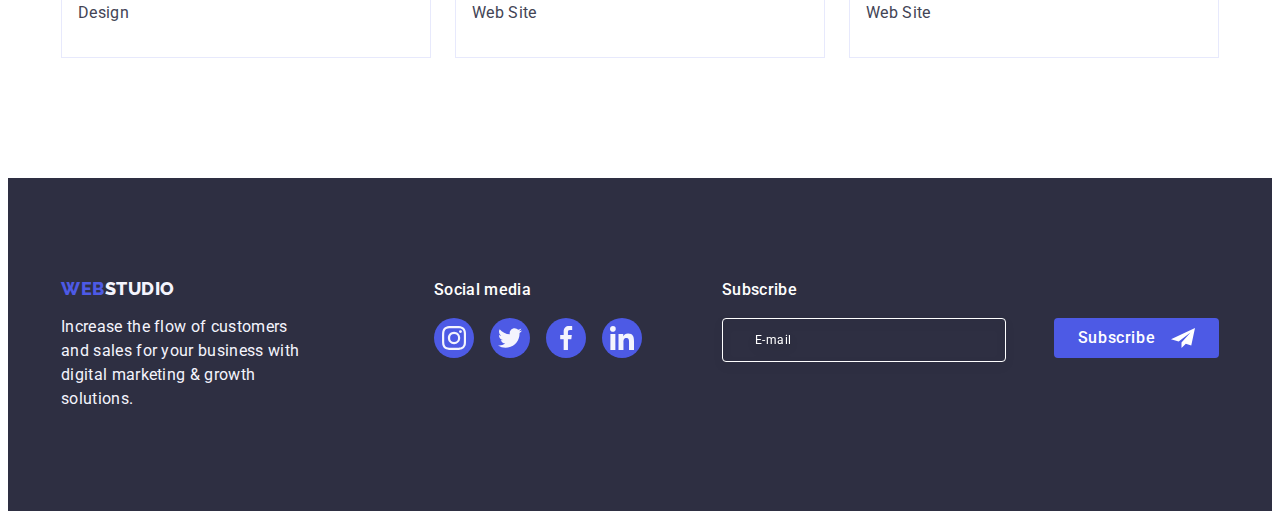
==== commit e99c4d59: "uytrew" ====
--- a/portfolio.html
+++ b/portfolio.html
@@ -323,14 +323,18 @@
         <div class="footer-subscribe-form">
           <p class="footer-subscribe">Subscribe</p>
           <form class="footer-form">
-            <label for="footer-email" aria-label="footer-email"></label>
-            <input
-              type="email"
-              name="footer-email"
-              id="footer-email"
-              placeholder="E-mail"
-              class="footer-input"
-            />
+            <label
+              for="footer-email"
+              aria-label="footer-email"
+              class="footer-label-email"
+            >
+              <input
+                type="email"
+                name="footer-email"
+                id="footer-email"
+                placeholder="E-mail"
+                class="footer-input"
+            /></label>
             <button type="submit" class="footer-btn">
               Subscribe
               <svg class="footer-form-icon" width="24" height="24">
--- a/css/style.css
+++ b/css/style.css
@@ -578,14 +578,18 @@
 }
 
 .footer-subscribe-form {
-    color: #FFFFFF;
+
     margin-left: 80px;
+
+}
+
+.footer-subscribe {
     margin-bottom: 16px;
     font-weight: 500;
     font-size: 16px;
     line-height: 1.5;
     letter-spacing: 0.02em;
-
+    color: #FFFFFF;
 }
 
 .footer-form {
@@ -593,6 +597,8 @@
     gap: 24px;
     margin-top: 16px;
 }
+
+.footer-label-email {}
 
 
 .footer-input {
